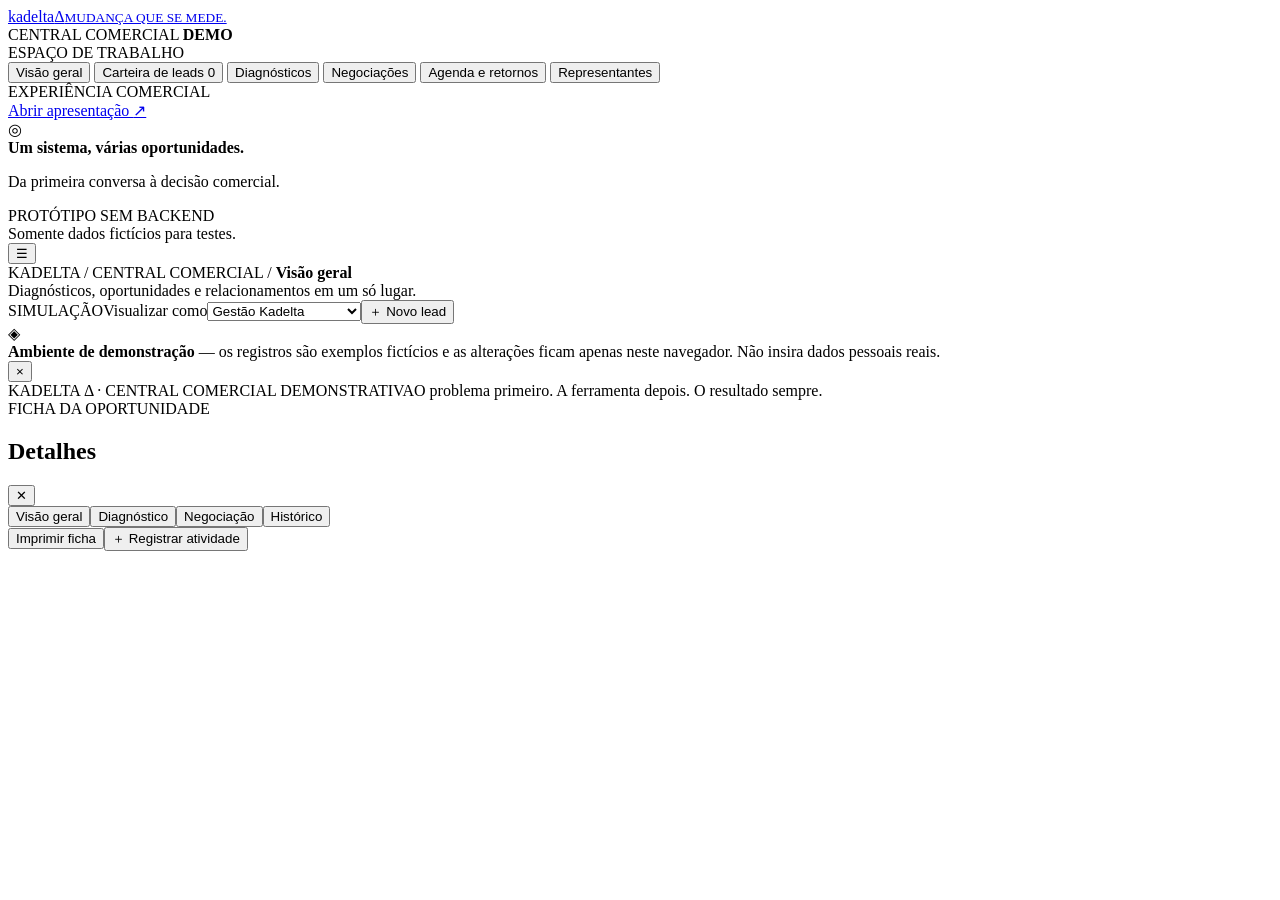
==== gestao-demo/index.html @ 7439e523 "Cria protótipo da central de diagnósticos: index.html" ====
<!doctype html>
<html lang="pt-BR">
<head>
  <meta charset="utf-8">
  <meta name="viewport" content="width=device-width, initial-scale=1, viewport-fit=cover">
  <meta name="theme-color" content="#f6f2ea">
  <meta name="description" content="Protótipo do painel Kadelta para gestão de diagnósticos, leads, oportunidades e representantes. Ambiente demonstrativo sem banco de dados.">
  <link rel="icon" type="image/svg+xml" href="../favicon.svg">
  <link rel="preconnect" href="https://fonts.googleapis.com">
  <link rel="preconnect" href="https://fonts.gstatic.com" crossorigin>
  <link href="https://fonts.googleapis.com/css2?family=Archivo+Black&family=Instrument+Sans:wght@400;500;600;700;800&display=swap" rel="stylesheet">
  <link rel="stylesheet" href="./styles.css?v=1">
  <title>Kadelta | Gestão de diagnósticos · Protótipo</title>
</head>
<body>
<div class="shell">
  <aside class="sidebar" id="sidebar">
    <a class="brand" href="./"><span class="brand-word">kadelta<span class="brand-delta">Δ</span></span><small>MUDANÇA QUE SE MEDE.</small></a>
    <div class="workspace-tag"><span class="spark"></span> CENTRAL COMERCIAL <b>DEMO</b></div>
    <div class="sidebar-caption">ESPAÇO DE TRABALHO</div>
    <nav aria-label="Seções da gestão" class="sidebar-nav" id="sideNav">
      <button type="button" class="navitem active" data-view="dashboard"><span class="nav-icon" data-icon="layout"></span> Visão geral</button>
      <button type="button" class="navitem" data-view="leads"><span class="nav-icon" data-icon="users"></span> Carteira de leads <span class="nav-count" id="navLeadCount">0</span></button>
      <button type="button" class="navitem" data-view="diagnostics"><span class="nav-icon" data-icon="clipboard"></span> Diagnósticos</button>
      <button type="button" class="navitem" data-view="pipeline"><span class="nav-icon" data-icon="columns"></span> Negociações</button>
      <button type="button" class="navitem" data-view="agenda"><span class="nav-icon" data-icon="calendar"></span> Agenda e retornos</button>
      <button type="button" class="navitem" data-view="network"><span class="nav-icon" data-icon="network"></span> Representantes</button>
    </nav>
    <div class="sidebar-caption sidebar-caption-extra">EXPERIÊNCIA COMERCIAL</div>
    <a class="navitem navlink" href="../?demo=1"><span class="nav-icon" data-icon="presentation"></span> Abrir apresentação <span class="sub-arrow">↗</span></a>
    <div class="sidebar-bottom">
      <div class="side-note"><span class="side-note-icon">◎</span><div><strong>Um sistema, várias oportunidades.</strong><p>Da primeira conversa à decisão comercial.</p></div></div>
      <div class="sidebar-legal">PROTÓTIPO SEM BACKEND<br>Somente dados fictícios para testes.</div>
    </div>
  </aside>

  <div class="workspace">
    <header class="topbar">
      <div class="topbar-start"><button type="button" class="icon-button mobile-menu" id="menuButton" aria-label="Abrir menu">☰</button><div><div class="breadcrumb">KADELTA <span>/</span> CENTRAL COMERCIAL <span>/</span> <b id="breadcrumbView">Visão geral</b></div><div class="topbar-subtitle">Diagnósticos, oportunidades e relacionamentos em um só lugar.</div></div></div>
      <div class="topbar-actions"><span class="demo-flag"><span class="dot"></span> SIMULAÇÃO</span><label class="role-label" for="roleSelect">Visualizar como</label><select id="roleSelect" class="role-select" aria-label="Perfil de demonstração"><option value="manager">Gestão Kadelta</option><option value="rep-01">Representante Ana</option><option value="rep-02">Representante Lucas</option><option value="rep-03">Representante Marina</option></select><button type="button" class="primary-btn top-new" id="newLeadTop"><span>＋</span> Novo lead</button></div>
    </header>

    <div class="notice-bar" id="noticeBar"><span>◈</span><div><strong>Ambiente de demonstração</strong> — os registros são exemplos fictícios e as alterações ficam apenas neste navegador. Não insira dados pessoais reais.</div><button type="button" id="dismissNotice" aria-label="Dispensar aviso">×</button></div>
    <main id="view" class="view-root" tabindex="-1"></main>
    <footer class="page-footer"><span>KADELTA Δ · CENTRAL COMERCIAL DEMONSTRATIVA</span><span>O problema primeiro. A ferramenta depois. O resultado sempre.</span></footer>
  </div>
</div>
<div class="mobile-scrim" id="mobileScrim" hidden></div>
<div class="overlay" id="drawerOverlay" hidden></div>
<aside class="drawer" id="detailDrawer" aria-label="Detalhes da oportunidade" aria-hidden="true">
  <div class="drawer-head"><div><span class="micro-label">FICHA DA OPORTUNIDADE</span><h2 id="drawerTitle">Detalhes</h2><p id="drawerSubtitle"></p></div><button class="icon-button" type="button" id="drawerClose" aria-label="Fechar oportunidade">✕</button></div>
  <nav id="drawerTabs" class="drawer-tabs" aria-label="Abas da oportunidade"><button class="selected" data-tab="overview">Visão geral</button><button data-tab="diagnosis">Diagnóstico</button><button data-tab="negotiation">Negociação</button><button data-tab="history">Histórico</button></nav>
  <div id="drawerBody" class="drawer-body"></div>
  <div class="drawer-foot"><button type="button" class="secondary-btn" id="drawerPrint">Imprimir ficha</button><button type="button" class="primary-btn" id="drawerNextAction">＋ Registrar atividade</button></div>
</aside>
<dialog class="modal" id="newLeadDialog" aria-label="Cadastrar nova oportunidade">
  <div class="modal-heading"><div><span class="micro-label">CADASTRO COMERCIAL</span><h2>Nova oportunidade</h2><p>Primeiro registramos a empresa e o problema. A solução será validada depois.</p></div><button class="icon-button" type="button" data-close-dialog="newLeadDialog" aria-label="Fechar">✕</button></div>
  <form id="newLeadForm" class="form-stack">
    <div class="form-row"><label>Nome da empresa <span>*</span><input name="company" required minlength="2" maxlength="100" placeholder="Ex.: Empresa Modelo" autocomplete="off"></label><label>Setor <span>*</span><select name="sector" required id="newSector"></select></label></div>
    <div class="form-row"><label>Contato fictício <span>*</span><input name="contact" required minlength="2" maxlength="100" placeholder="Ex.: Pessoa Responsável"></label><label>Representante <span>*</span><select name="rep" required id="newRep"></select></label></div>
    <label>Qual sintoma foi identificado? <span>*</span><select name="priority" required id="newPriority"></select></label>
    <label>Descreva a situação em palavras simples <span>*</span><textarea name="description" rows="3" required minlength="8" maxlength="1500" placeholder="O que está acontecendo? Quando acontece? Qual impacto o cliente percebe?"></textarea></label>
    <label>Soluções a investigar <small>(opcional; pode marcar várias)</small></label><div class="checks-row" id="newSolutions"></div>
    <div class="form-row"><label>Etapa inicial<select name="stage" id="newStage"></select></label><label>Próximo contato <input type="date" name="nextDate"></label></div>
    <div class="form-note">Este cadastro é apenas para testes de interface. Ele será salvo no armazenamento local deste navegador, sem login nem compartilhamento com a equipe.</div>
    <div class="modal-actions"><button type="button" class="secondary-btn" data-close-dialog="newLeadDialog">Cancelar</button><button class="primary-btn" type="submit">Cadastrar oportunidade ↗</button></div>
  </form>
</dialog>
<dialog class="modal import-modal" id="importDialog" aria-label="Importar pré-diagnóstico">
  <div class="modal-heading"><div><span class="micro-label">APRESENTAÇÃO → GESTÃO</span><h2>Importar pré-diagnóstico</h2><p>Cole o resumo gerado na apresentação ou importe o arquivo .txt, somente com informações fictícias.</p></div><button class="icon-button" type="button" data-close-dialog="importDialog">✕</button></div>
  <label class="upload-label" for="importFile">Selecionar arquivo .txt da apresentação<input id="importFile" type="file" accept=".txt,text/plain"></label>
  <textarea id="importText" class="import-text" rows="12" placeholder="KADELTA | MAPA DE OPORTUNIDADE&#10;Setor: ...&#10;Sintomas identificados: ..."></textarea>
  <div class="form-note">Importação demonstrativa: o texto é convertido em oportunidade e fica somente neste navegador. Não cole dados reais de clientes.</div>
  <div class="modal-actions"><button class="secondary-btn" type="button" data-close-dialog="importDialog">Cancelar</button><button class="primary-btn" type="button" id="doImport">Importar para a carteira ↗</button></div>
</dialog>
<dialog class="modal activity-modal" id="activityDialog" aria-label="Registrar atividade">
  <div class="modal-heading"><div><span class="micro-label">ACOMPANHAMENTO</span><h2>Registrar atividade</h2><p>Um histórico completo evita que a oportunidade se perca após a apresentação.</p></div><button class="icon-button" type="button" data-close-dialog="activityDialog">✕</button></div>
  <form id="activityForm" class="form-stack"><input type="hidden" name="oppId" id="activityOppId"><label>Tipo<select name="type"><option value="note">Nota comercial</option><option value="call">Ligação</option><option value="meeting">Reunião</option><option value="whatsapp">Contato por WhatsApp</option><option value="task">Próxima tarefa</option></select></label><label>O que aconteceu ou precisa acontecer? <span>*</span><textarea name="description" required rows="4" minlength="4" maxlength="1200" placeholder="Ex.: Agendar conversa com o responsável operacional."></textarea></label><label>Data do próximo retorno (opcional)<input type="date" name="nextDate"></label><div class="modal-actions"><button type="button" class="secondary-btn" data-close-dialog="activityDialog">Cancelar</button><button class="primary-btn" type="submit">Salvar no histórico ↗</button></div></form>
</dialog>
<div class="toast" id="toast" role="status" aria-live="polite" hidden></div>
<script src="./app.js?v=1" defer></script>
</body>
</html>
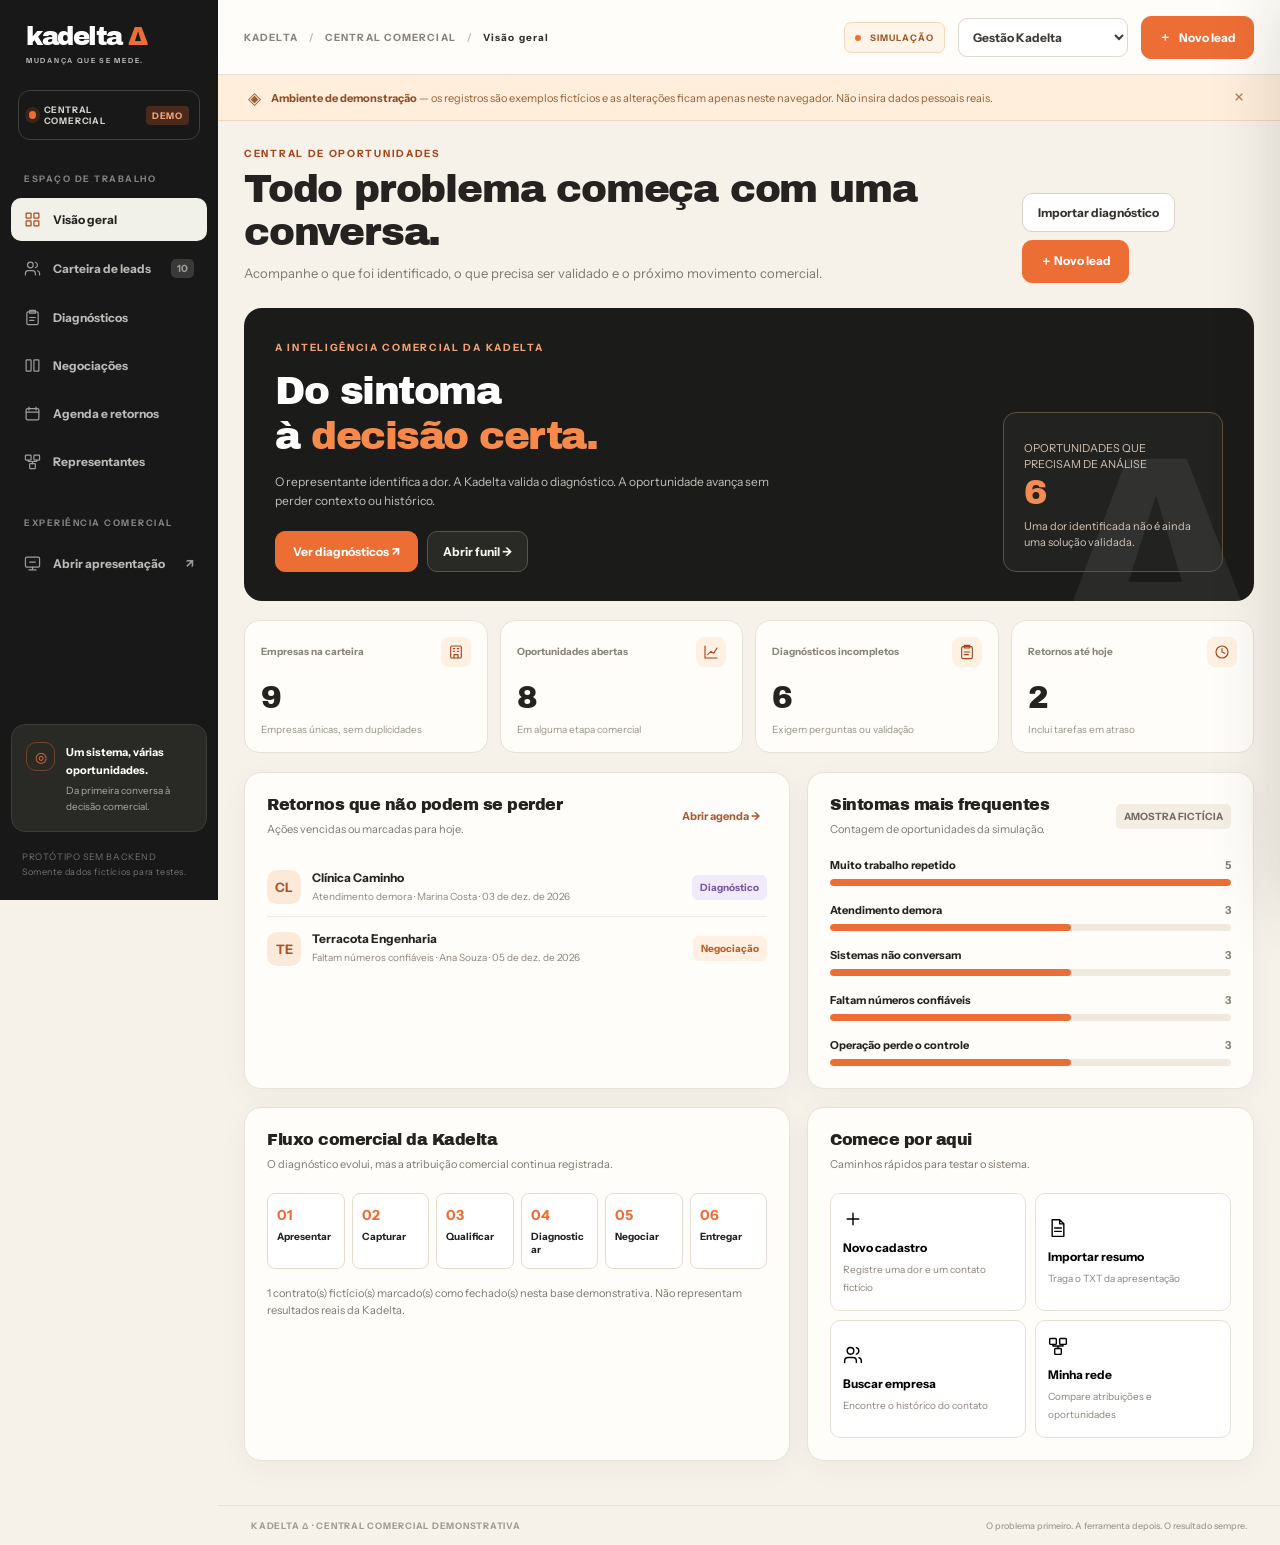
==== commit 76c08448: "Atualiza versão de recursos do painel demo para evitar cache de navegador" ====
--- a/gestao-demo/index.html
+++ b/gestao-demo/index.html
@@ -9,7 +9,7 @@
   <link rel="preconnect" href="https://fonts.googleapis.com">
   <link rel="preconnect" href="https://fonts.gstatic.com" crossorigin>
   <link href="https://fonts.googleapis.com/css2?family=Archivo+Black&family=Instrument+Sans:wght@400;500;600;700;800&display=swap" rel="stylesheet">
-  <link rel="stylesheet" href="./styles.css?v=1">
+  <link rel="stylesheet" href="./styles.css?v=20261122-2">
   <title>Kadelta | Gestão de diagnósticos · Protótipo</title>
 </head>
 <body>
@@ -78,6 +78,6 @@
   <form id="activityForm" class="form-stack"><input type="hidden" name="oppId" id="activityOppId"><label>Tipo<select name="type"><option value="note">Nota comercial</option><option value="call">Ligação</option><option value="meeting">Reunião</option><option value="whatsapp">Contato por WhatsApp</option><option value="task">Próxima tarefa</option></select></label><label>O que aconteceu ou precisa acontecer? <span>*</span><textarea name="description" required rows="4" minlength="4" maxlength="1200" placeholder="Ex.: Agendar conversa com o responsável operacional."></textarea></label><label>Data do próximo retorno (opcional)<input type="date" name="nextDate"></label><div class="modal-actions"><button type="button" class="secondary-btn" data-close-dialog="activityDialog">Cancelar</button><button class="primary-btn" type="submit">Salvar no histórico ↗</button></div></form>
 </dialog>
 <div class="toast" id="toast" role="status" aria-live="polite" hidden></div>
-<script src="./app.js?v=1" defer></script>
+<script src="./app.js?v=20261122-2" defer></script>
 </body>
 </html>
--- a/gestao-demo/styles.css
+++ b/gestao-demo/styles.css
@@ -0,0 +1,17 @@
+:root{--bg:#f6f2ea;--paper:#fffdf9;--white:#fff;--ink:#242321;--muted:#7d776f;--line:#e7e1d8;--soft:#eee8de;--orange:#ed6e35;--orange2:#a84319;--nav:#171817;--shadow:0 8px 30px #2d23110a;--display:'Archivo Black','Arial Black',sans-serif;--body:'Instrument Sans',Arial,sans-serif}
+*{box-sizing:border-box}html,body{margin:0;min-height:100%;font-family:var(--body);background:var(--bg);color:var(--ink);font-size:14px}button,input,select,textarea{font:inherit}button{cursor:pointer}button:disabled{cursor:not-allowed;opacity:.5}a{color:inherit;text-decoration:none}img,svg{display:block}svg{flex-shrink:0}h1,h2,h3,p{margin-top:0}p{line-height:1.55}button:focus-visible,a:focus-visible,input:focus-visible,select:focus-visible,textarea:focus-visible{outline:3px solid #efab7e;outline-offset:2px}
+.shell{display:grid;grid-template-columns:244px minmax(0,1fr);min-height:100vh}.sidebar{background:var(--nav);color:white;display:flex;flex-direction:column;min-height:100vh;padding:26px 15px 18px;position:sticky;top:0;height:100vh;z-index:15}.brand{padding:2px 15px 25px;display:flex;flex-direction:column}.brand-word{font:26px/1 var(--display);letter-spacing:-1.5px}.brand-delta{color:var(--orange);margin-left:6px}.brand small{font-weight:800;letter-spacing:1.7px;font-size:7px;margin-top:7px;color:#aeb0ad}.workspace-tag{display:flex;align-items:center;gap:8px;margin:0 7px 33px;padding:13px 10px;color:#d1d0ca;border:1px solid #3f403c;border-radius:12px;font-size:9px;letter-spacing:.8px;font-weight:800}.workspace-tag b{margin-left:auto;border-radius:4px;color:#fba675;background:#4b2a1e;padding:4px 6px;font-size:9px}.spark{width:8px;height:8px;background:var(--orange);border-radius:50%;box-shadow:0 0 0 4px #ed6e3525}.sidebar-caption{font-weight:800;font-size:9px;letter-spacing:1.5px;color:#7f837e;padding:0 13px;margin-bottom:14px}.sidebar-caption-extra{margin-top:34px}.sidebar-nav{display:flex;flex-direction:column;gap:5px}.navitem{display:flex;align-items:center;gap:12px;color:#b9bbb6;border:0;background:transparent;padding:13px;border-radius:10px;text-align:left;font-weight:700;font-size:12px;width:100%;white-space:nowrap}.navitem:hover{background:#30312e;color:#fff}.navitem.active{background:#f2f1e9;color:#252421}.navitem.active .nav-icon{color:var(--orange2)}.nav-icon{display:flex;align-items:center;color:#9e9f9c}.nav-count{margin-left:auto;font-size:10px;color:#9c9c96;background:#393a37;border-radius:5px;padding:3px 6px}.navitem.active .nav-count{color:#fff;background:var(--orange)}.sub-arrow{margin-left:auto;color:#999}.sidebar-bottom{margin-top:auto}.side-note{background:#292a26;border:1px solid #3c3c38;border-radius:14px;padding:17px 14px;display:flex;gap:11px}.side-note-icon{display:inline-flex;align-items:center;justify-content:center;color:var(--orange);border:1px solid #72442d;border-radius:10px;flex:0 0 29px;height:29px}.side-note strong{font-size:11px}.side-note p{font-size:10px;color:#aaa9a1;margin:5px 0 0}.sidebar-legal{font-size:9px;letter-spacing:.6px;color:#72746e;line-height:1.6;padding:18px 11px 0}
+.workspace{min-width:0;display:flex;flex-direction:column;min-height:100vh}.topbar{height:75px;background:#fffdf9;border-bottom:1px solid var(--line);display:flex;align-items:center;justify-content:space-between;gap:18px;padding:10px 30px;position:sticky;top:0;z-index:10}.topbar-start{display:flex;align-items:center;gap:10px;min-width:0}.breadcrumb{font-size:10px;font-weight:800;letter-spacing:1.1px;white-space:nowrap;color:#88827b}.breadcrumb span{padding:0 8px;color:#c4b9ad}.breadcrumb b{color:#34302c}.topbar-subtitle{font-size:11px;color:#928c84;margin-top:7px}.topbar-actions{display:flex;align-items:center;gap:13px}.demo-flag{font-size:9px;font-weight:800;letter-spacing:1px;color:#a25425;border:1px solid #f4d7bf;background:#fff4e8;border-radius:7px;padding:9px 10px;white-space:nowrap}.dot{display:inline-block;width:6px;height:6px;border-radius:50%;background:var(--orange);margin-right:6px}.role-label{font-size:10px;color:#79746d;white-space:nowrap;font-weight:800}.role-select{border:1px solid #ded7ce;padding:10px 10px;background:#fff;border-radius:9px;color:#3c3934;font-weight:700;font-size:12px;max-width:195px}.primary-btn{background:var(--orange);border:1px solid var(--orange);color:#fff;padding:12px 17px;font-size:12px;font-weight:800;border-radius:10px;white-space:nowrap;display:inline-flex;align-items:center;justify-content:center;gap:8px}.primary-btn:hover{background:#d85d26}.secondary-btn{border:1px solid #dad2c8;background:#fff;color:#34312d;padding:11px 15px;font-size:12px;font-weight:800;border-radius:10px;display:inline-flex;align-items:center;justify-content:center;gap:7px}.secondary-btn:hover{border-color:var(--orange)}.icon-button{border:1px solid #e0d8cc;background:#fff;border-radius:10px;width:37px;height:37px;display:inline-flex;align-items:center;justify-content:center}.mobile-menu{display:none}.notice-bar{display:flex;align-items:center;gap:10px;background:#ffeedc;border-bottom:1px solid #f0d6bc;padding:10px 30px;color:#98602f;font-size:11px}.notice-bar strong{color:#8e4f25}.notice-bar>span{font-size:17px}.notice-bar>div{flex:1}.notice-bar button{border:0;background:transparent;font-size:19px;color:#ad7958}.view-root{padding:32px 33px 54px;flex:1;max-width:1750px;width:100%;margin:0 auto;animation:fadein .18s ease}.page-footer{display:flex;justify-content:space-between;gap:10px;border-top:1px solid var(--line);padding:14px 33px;font-size:9px;color:#a19b91;font-weight:800;letter-spacing:.75px}.page-footer span:last-child{text-transform:none;letter-spacing:0;font-weight:500}@keyframes fadein{from{opacity:.65;transform:translateY(3px)}to{opacity:1;transform:translateY(0)}}
+.page-heading{display:flex;align-items:flex-end;justify-content:space-between;gap:16px;margin-bottom:25px}.eyebrow,.micro-label{font-size:10px;font-weight:800;letter-spacing:1.7px;color:var(--orange2);text-transform:uppercase}.page-title{font:clamp(25px,3.1vw,39px)/1.1 var(--display);letter-spacing:-1.2px;margin:8px 0 9px}.page-description{font-size:13px;color:var(--muted);margin:0}.heading-actions{display:flex;gap:8px;flex-wrap:wrap}.text-link{border:0;background:transparent;color:#a65d37;font-size:11px;font-weight:800;cursor:pointer}.text-link:hover{text-decoration:underline}.surface{background:var(--paper);border:1px solid var(--line);border-radius:17px;box-shadow:var(--shadow)}.surface.pad{padding:22px}.section-title{font:16px/1.2 var(--display);letter-spacing:-.5px;margin:0}.section-sub{color:var(--muted);font-size:11px;margin:7px 0 0}.section-top{display:flex;justify-content:space-between;gap:12px;align-items:center;margin-bottom:20px}.hint{color:#8b847a;font-size:10px}.mini-status{font-size:10px;background:#f4ede3;padding:6px 8px;border-radius:5px;color:#716b63;font-weight:800}.dark-hero{display:grid;grid-template-columns:minmax(0,1.6fr) minmax(210px,.85fr);gap:20px;background:#1b1c1a;color:#fff;border-radius:18px;padding:29px 31px;position:relative;overflow:hidden;min-height:220px;margin-bottom:19px}.dark-hero:after{content:'Δ';position:absolute;right:8px;bottom:-64px;line-height:1;font:230px var(--display);color:#fff1;pointer-events:none}.dark-hero .eyebrow{color:#f4a271}.dark-hero h2{font:clamp(25px,3.4vw,39px)/1.16 var(--display);letter-spacing:-1.5px;margin:14px 0}.dark-hero h2 em{color:#f78a4b;font-style:normal}.dark-hero p{color:#c1bfb8;font-size:12px;max-width:520px}.hero-actions-row{display:flex;gap:9px;margin-top:20px;flex-wrap:wrap}.hero-outline{border-color:#555;background:#292a26;color:#f6f3eb}.hero-outline:hover{border-color:#f78a4b}.hero-right{display:flex;align-items:flex-end;justify-content:flex-end;position:relative;z-index:1}.hero-small{border:1px solid #61503c;background:#ffffff08;border-radius:13px;padding:20px;width:min(220px,100%)}.hero-small strong{font:35px var(--display);color:#f48b53}.hero-small span{display:block;color:#d4c4b5;font-size:11px;line-height:1.5;margin-top:7px}.metrics{display:grid;grid-template-columns:repeat(4,minmax(0,1fr));gap:12px;margin:0 0 19px}.metric{padding:20px;border-radius:15px;background:var(--paper);border:1px solid var(--line);min-height:124px}.metric-top{display:flex;align-items:center;justify-content:space-between;gap:8px;color:#8b837a;font-size:10px;font-weight:800}.metric-icon{color:var(--orange2);background:#fff0e4;padding:7px;border-radius:8px}.metric-value{font:31px/1.1 var(--display);letter-spacing:-1px;margin-top:14px}.metric-foot{font-size:10px;margin-top:8px;color:#999188}.metric-foot strong{color:#b06034}.two-col{display:grid;grid-template-columns:minmax(0,1.35fr) minmax(260px,.85fr);gap:17px;margin-bottom:18px}.three-col{display:grid;grid-template-columns:repeat(3,minmax(0,1fr));gap:15px}.small-list{display:flex;flex-direction:column;gap:2px}.list-row{display:grid;grid-template-columns:34px minmax(0,1fr) auto;gap:11px;align-items:center;border-bottom:1px solid #f0eae2;padding:12px 0;cursor:pointer}.list-row:last-child{border-bottom:0}.list-row:hover{background:#fff9f1}.avatar{width:34px;height:34px;border-radius:10px;display:flex;align-items:center;justify-content:center;color:#ac5225;background:#fbeada;font-weight:900;font-size:13px;flex:0 0 34px}.avatar.grey{background:#efece7;color:#6e675e}.row-main{font-weight:800;font-size:12px;display:block}.row-meta{font-size:10px;color:#8c847b;margin-top:5px;line-height:1.45}.pill{display:inline-flex;align-items:center;gap:5px;border-radius:6px;padding:6px 8px;font-size:10px;font-weight:800;white-space:nowrap;background:#eee9e2;color:#706a61}.pill[data-tone="orange"]{background:#fff0e3;color:#b85d23}.pill[data-tone="blue"]{background:#edf3fb;color:#386795}.pill[data-tone="green"]{background:#e7f5e9;color:#397443}.pill[data-tone="purple"]{background:#f0eafa;color:#7757a5}.pill[data-tone="red"]{background:#fcece7;color:#aa4e39}.pill[data-tone="grey"]{background:#f0eee9;color:#726b63}.symptom-bars{display:flex;flex-direction:column;gap:17px}.bar-head{display:flex;justify-content:space-between;font-size:11px;gap:12px;margin-bottom:7px}.bar-head span{font-weight:700}.bar-head b{color:#8a8278}.bar-track{height:7px;background:#efe9df;border-radius:30px;overflow:hidden}.bar-fill{height:100%;background:var(--orange);border-radius:30px}.quick-buttons{display:grid;grid-template-columns:1fr 1fr;gap:9px}.quick-button{border:1px solid #e7e0d5;background:#fff;border-radius:10px;padding:15px 12px;text-align:left;min-height:90px}.quick-button:hover{border-color:var(--orange)}.quick-button>span{display:block;font-weight:800;font-size:12px;margin:11px 0 4px}.quick-button small{font-size:10px;color:#8b8378}.intro-note{padding:19px;border-radius:13px;background:#f9f1e6;border:1px solid #efdfcc;color:#86634c;line-height:1.6;font-size:11px}.intro-note strong{color:#8c4b27}.step-rail{display:grid;grid-template-columns:repeat(6,minmax(0,1fr));gap:7px;margin-top:20px}.rail-item{border:1px solid #e5dbcf;background:#fff;padding:12px 9px;min-width:0;border-radius:8px}.rail-item b{display:block;color:var(--orange);font-size:14px}.rail-item span{font-size:10px;font-weight:800;display:block;margin-top:6px;overflow-wrap:anywhere}
+.toolbar{display:flex;flex-wrap:wrap;align-items:center;gap:9px;margin-bottom:17px}.searchbox{display:flex;align-items:center;gap:9px;border:1px solid #ded7cd;border-radius:10px;padding:0 12px;background:#fff;min-width:240px;flex:1}.searchbox input{border:0;background:transparent;padding:11px 0;outline:0;width:100%;font-size:12px;color:var(--ink)}.filter-select{background:#fff;border:1px solid #e0d7cb;padding:11px;border-radius:10px;font-size:12px;min-width:135px;color:#534e48}.toolbar-spacer{margin-left:auto}.table-surface{overflow:hidden}.table-scroll{overflow:auto}.data-table{width:100%;border-collapse:collapse;white-space:nowrap;text-align:left}.data-table th{padding:14px 18px;background:#f8f5ee;font-size:9px;letter-spacing:1px;color:#979086;font-weight:800;text-transform:uppercase;border-bottom:1px solid var(--line)}.data-table td{padding:17px 18px;border-bottom:1px solid #f0ebe3;font-size:12px}.data-table tr:last-child td{border-bottom:0}.data-table tr[data-open-id]{cursor:pointer}.data-table tr[data-open-id]:hover{background:#fff8ee}.company-name{font-weight:800;font-size:12px}.company-extra{font-size:10px;color:#9d9489;margin-top:6px}.subtle{color:#898177}.solution-chip{display:inline-flex;padding:5px 7px;background:#f5f0e9;color:#6b6259;border-radius:5px;margin:2px 4px 2px 0;font-size:10px;font-weight:700}.link-detail{background:transparent;border:0;color:var(--orange2);font-size:11px;font-weight:800;white-space:nowrap}.table-footer{display:flex;align-items:center;justify-content:space-between;padding:13px 18px;border-top:1px solid var(--line);color:#92897e;font-size:10px}.empty-state{text-align:center;padding:60px 20px;color:#7e756c}.empty-state .empty-symbol{font:52px var(--display);color:var(--orange)}.empty-state h3{font:19px var(--display);color:#393530;margin:10px}.empty-state p{font-size:12px}
+.diag-grid{display:grid;grid-template-columns:repeat(2,minmax(0,1fr));gap:15px}.diag-card{padding:20px;cursor:pointer;min-height:220px}.diag-card:hover{border-color:#e8b38a;transform:translateY(-1px)}.diag-head{display:flex;justify-content:space-between;align-items:flex-start;gap:9px}.diag-company{font-weight:800;font-size:14px;margin:14px 0 5px}.diag-problem{font-size:11px;color:#6b645d;line-height:1.5;min-height:34px}.progress-label{display:flex;justify-content:space-between;font-size:10px;color:#92897e;font-weight:800;margin-top:20px}.progress-line{background:#eee7df;border-radius:100px;height:7px;margin-top:8px;overflow:hidden}.progress-line>span{height:100%;display:block;background:var(--orange);border-radius:100px}.diag-bottom{border-top:1px solid #eee8de;margin-top:17px;padding-top:14px;display:flex;justify-content:space-between;align-items:center;font-size:10px;color:#8c847a}
+.pipeline-scroll{overflow-x:auto;padding:0 0 12px}.pipeline{display:flex;align-items:flex-start;gap:10px;min-width:max-content}.pipeline-col{width:252px;background:#eee8df;border-radius:14px;padding:13px;min-height:390px}.pipeline-col-header{display:flex;align-items:center;justify-content:space-between;padding:4px 4px 13px}.pipeline-col-header strong{font-size:12px}.pipeline-count{font-size:10px;color:#857d73;font-weight:800;background:#fff;padding:5px 8px;border-radius:6px}.pipe-card{background:#fffdf9;border:1px solid #e6ded1;box-shadow:0 4px 12px #5e49320a;border-radius:10px;padding:15px 13px;margin-bottom:9px;cursor:grab;position:relative}.pipe-card:hover{border-color:#edb18a}.pipe-card.dragging{opacity:.4}.pipeline-col.drag-over{outline:2px dashed var(--orange);outline-offset:-5px;background:#fff0df}.pipe-card .pipe-top{display:flex;gap:5px;align-items:center;justify-content:space-between;margin-bottom:10px}.pipe-card .company-name{white-space:normal;line-height:1.35}.pipe-card .pipe-pain{color:#81776d;font-size:10px;line-height:1.4;min-height:28px;margin:8px 0}.pipe-card .pipe-bottom{border-top:1px solid #f3eee6;padding-top:10px;margin-top:12px;display:flex;justify-content:space-between;color:#9b9288;font-size:10px}.drag-instruction{color:#82796f;font-size:11px;margin:0 0 16px}.pipe-empty{font-size:10px;color:#958c81;text-align:center;border:1px dashed #d8cfc3;padding:26px 7px;border-radius:9px}
+.agenda-group{margin:25px 0}.agenda-group h3{font:15px var(--display);margin-bottom:13px}.agenda-row{display:flex;align-items:center;gap:14px;padding:17px;border-bottom:1px solid #eee7dd;cursor:pointer}.agenda-row:last-child{border:0}.agenda-row:hover{background:#fff8ee}.agenda-date{min-width:54px;border:1px solid #e9dccc;padding:10px 6px;border-radius:9px;text-align:center}.agenda-date b{display:block;font:20px var(--display)}.agenda-date small{font-size:9px;color:#9e9183;font-weight:800}.agenda-body{flex:1;min-width:0}.agenda-body strong{display:block;font-size:12px;margin-bottom:5px}.agenda-body small{color:#928679;font-size:10px}.agenda-action{color:#ab562f;font-size:11px;font-weight:800}
+.network-grid{display:grid;grid-template-columns:repeat(3,minmax(0,1fr));gap:15px}.network-card{padding:21px}.network-card h3{font:16px var(--display);margin:15px 0 5px}.network-card p{font-size:11px;color:#81796e;margin-bottom:16px}.network-score{display:grid;grid-template-columns:1fr 1fr;gap:9px;border-top:1px solid var(--line);padding-top:14px}.network-score b{font:21px var(--display);display:block}.network-score span{color:#928b81;font-size:10px}.network-warning{margin-top:17px}
+.overlay{position:fixed;inset:0;background:#1918168c;z-index:30}.drawer{position:fixed;z-index:32;right:0;top:0;height:100dvh;width:min(710px,100vw);background:var(--paper);box-shadow:-22px 0 70px #221a0e30;transform:translateX(104%);transition:transform .23s ease;display:flex;flex-direction:column}.drawer.open{transform:translateX(0)}.drawer-head{padding:24px 28px 16px;display:flex;gap:20px;align-items:flex-start;justify-content:space-between;border-bottom:1px solid #eee6dc}.drawer-head h2{font:clamp(20px,2.2vw,29px)/1.15 var(--display);letter-spacing:-.6px;margin:8px 0}.drawer-head p{font-size:11px;color:#81776d;margin:0}.drawer-tabs{display:flex;border-bottom:1px solid #e7ded4;gap:18px;padding:0 25px;overflow:auto}.drawer-tabs button{font-size:11px;font-weight:800;padding:15px 2px;border:0;border-bottom:2px solid transparent;background:transparent;color:#91877c;white-space:nowrap}.drawer-tabs button.selected{color:var(--orange2);border-bottom-color:var(--orange)}.drawer-body{padding:25px 28px;overflow:auto;min-height:0;flex:1}.drawer-foot{display:flex;align-items:center;justify-content:space-between;padding:14px 28px;border-top:1px solid var(--line);gap:10px}.drawer-section{margin-bottom:27px}.drawer-section>h3{font:14px var(--display);margin:0 0 13px}.drawer-section>p{font-size:12px;color:#756f66}.detail-heading{display:flex;justify-content:space-between;align-items:center;margin:0 0 15px}.detail-metadata{display:grid;grid-template-columns:repeat(2,minmax(0,1fr));gap:10px;margin:0 0 22px}.metadata-box{border:1px solid #e9e1d7;background:#fff;padding:13px;border-radius:10px;min-width:0}.metadata-box small{font-size:9px;color:#92887e;font-weight:800;display:block;text-transform:uppercase;letter-spacing:.6px;margin-bottom:8px}.metadata-box strong{font-size:12px;line-height:1.4;overflow-wrap:anywhere}.chips{display:flex;flex-wrap:wrap;gap:7px}.chip{border:1px solid #ead4bf;background:#fff4e8;color:#a75827;border-radius:6px;padding:7px 9px;font-size:11px;font-weight:700}.chip.alt{border-color:#e5dfd7;background:#f4f1ec;color:#686158}.highlight-block{background:#1c1d1b;border-radius:13px;padding:19px;color:#fff}.highlight-block small{display:block;color:#cf9d7c;letter-spacing:1px;font-size:10px;font-weight:800;margin-bottom:7px}.highlight-block p{font-size:13px;line-height:1.5;color:#e8ddd1;margin:0;white-space:pre-wrap}.source-tag{font-size:10px;color:#93887d;margin-top:9px;display:block}.insight-note{padding:15px;background:#fdf1e6;border:1px solid #f4dcc5;border-radius:9px;font-size:11px;color:#8e623d;line-height:1.6}.compare-flow{display:grid;grid-template-columns:1fr 1fr;gap:10px}.compare-col{border:1px solid #e8dfd4;border-radius:10px;padding:15px;background:#fff}.compare-col.after{border-color:#f3d0b1;background:#fff5eb}.compare-col>small{font-size:10px;font-weight:800;color:#82796e;letter-spacing:1px}.flow-step{font-size:11px;font-weight:700;padding:11px;border:1px solid #ede6dd;border-radius:8px;margin-top:9px;color:#5e5650;line-height:1.4}.compare-col.after .flow-step{background:#fffaf5;border-color:#edcfb2}.form-stack{display:flex;flex-direction:column;gap:14px}.form-stack label,.form-field{display:flex;flex-direction:column;gap:7px;font-weight:800;font-size:11px;color:#5b544d}.form-stack label span{color:var(--orange)}.form-stack label small{font-weight:500;color:#a49a90}.form-stack input,.form-stack select,.form-stack textarea,.form-field input,.form-field select,.form-field textarea{width:100%;border:1px solid #ddd3c7;border-radius:9px;padding:11px 12px;color:#2e2a27;background:#fff;min-height:42px;font-size:12px;line-height:1.45}.form-stack textarea,.form-field textarea{resize:vertical}.form-row{display:grid;grid-template-columns:1fr 1fr;gap:12px}.checks-row{display:flex;gap:7px;flex-wrap:wrap}.check-pill{border:1px solid #e4d8c9;background:#fff;border-radius:9px;padding:9px 11px;font-size:10px;font-weight:800;color:#6c6358;display:flex!important;flex-direction:row!important;align-items:center!important;gap:7px!important;cursor:pointer}.check-pill input{width:auto!important;min-height:auto!important;accent-color:var(--orange)}.edit-panel{border:1px solid #e8ddd1;border-radius:12px;padding:18px;background:#fff;margin-bottom:17px}.edit-panel h3{margin:0 0 14px;font:14px var(--display)}.diagnosis-progress{padding:15px;border-radius:10px;background:#f9f0e7;margin-bottom:16px}.diagnosis-progress .progress-label{margin:0}.diagnosis-progress .progress-line{background:#eadccf}.diagnosis-checks{display:grid;grid-template-columns:1fr 1fr;gap:7px;margin-top:14px;font-size:10px}.diagnosis-check{display:flex;align-items:center;gap:6px;color:#8a8277}.diagnosis-check.yes{color:#2b7b56}.diagnosis-check:before{content:'○';font-size:15px}.diagnosis-check.yes:before{content:'●';color:#32a16c}.status-callout{padding:12px;border-radius:9px;background:#eef2f8;color:#59708c;font-size:11px;line-height:1.5}.status-callout.warn{background:#fff1e4;color:#955a31}.timeline{border-left:2px solid #e7d9c9;margin-left:9px;padding-left:21px}.timeline-item{position:relative;padding:0 0 23px}.timeline-item:before{content:'';position:absolute;left:-28px;top:2px;background:var(--orange);width:11px;height:11px;border:3px solid #fff;border-radius:50%;box-shadow:0 0 0 1px #efddc9}.timeline-item small{color:#a29486;font-size:10px}.timeline-item strong{display:block;font-size:12px;margin:6px 0}.timeline-item p{font-size:12px;color:#766e66;margin:0;white-space:pre-wrap}.modal{border:1px solid #e2d7ca;border-radius:18px;box-shadow:0 25px 75px #1b140a3b;background:var(--paper);color:var(--ink);padding:25px 29px;width:min(650px,calc(100% - 22px));max-height:88dvh;overflow:auto}.modal::backdrop{background:#1717179c}.modal-heading{display:flex;justify-content:space-between;gap:14px;align-items:flex-start;margin-bottom:22px}.modal-heading h2{font:24px var(--display);letter-spacing:-.8px;margin:9px 0}.modal-heading p{margin:0;color:#81786c;font-size:12px}.form-note{background:#fff0e2;border-radius:9px;border:1px solid #f3d8bf;font-size:11px;color:#92603b;line-height:1.6;padding:12px}.modal-actions{display:flex;justify-content:flex-end;gap:10px;margin-top:14px}.import-text{border:1px solid #ded3c6;border-radius:10px;padding:13px;width:100%;font:11px/1.6 ui-monospace,Consolas,monospace;resize:vertical;margin-bottom:12px;background:#fff}.upload-label{display:block;font-size:11px;font-weight:800;padding-bottom:11px}.upload-label input{display:block;margin-top:10px;font-size:12px}.toast{position:fixed;bottom:23px;left:50%;transform:translateX(-50%);background:#242420;color:#fff;z-index:70;border-radius:10px;padding:13px 19px;font-size:12px;font-weight:800;box-shadow:0 15px 40px #0003;max-width:min(90vw,520px);text-align:center}.mobile-scrim{position:fixed;inset:0;background:#0008;z-index:14}
+@media(max-width:1280px){.shell{grid-template-columns:218px minmax(0,1fr)}.sidebar{padding:21px 11px}.view-root{padding:26px}.topbar{padding:10px 26px}.topbar-subtitle{display:none}.role-label{display:none}.metric{padding:16px}.two-col{grid-template-columns:1.1fr .9fr}}
+@media(max-width:1050px){.metrics{grid-template-columns:repeat(2,minmax(0,1fr))}.two-col{grid-template-columns:1fr}.network-grid{grid-template-columns:repeat(2,minmax(0,1fr))}.demo-flag{display:none}.dark-hero{grid-template-columns:1.35fr .65fr}.top-new{padding:10px}}
+@media(max-width:790px){.shell{display:block}.sidebar{position:fixed;top:0;left:0;bottom:0;width:244px;transform:translateX(-110%);transition:transform .2s}.sidebar.open{transform:translateX(0)}.workspace{min-height:100vh}.mobile-menu{display:inline-flex}.topbar{height:63px;padding:10px 17px}.topbar-actions{gap:7px}.role-select{max-width:160px;padding:9px;font-size:11px}.top-new{font-size:11px;padding:10px}.notice-bar{padding:10px 17px}.view-root{padding:23px 17px 44px}.dark-hero{grid-template-columns:1fr;padding:22px;min-height:210px}.hero-right{display:none}.dark-hero:after{right:-16px;bottom:-75px;font-size:180px}.page-footer{padding:15px 17px}.network-grid,.diag-grid{grid-template-columns:1fr 1fr}.step-rail{grid-template-columns:repeat(3,1fr)}}
+@media(max-width:540px){.topbar{align-items:center}.breadcrumb{font-size:9px;max-width:130px;overflow:hidden;text-overflow:ellipsis}.breadcrumb span{padding:0 4px}.top-new{font-size:0;width:37px;height:37px;padding:0}.top-new>span{font-size:21px}.role-select{max-width:135px}.notice-bar{font-size:10px}.page-heading{align-items:flex-start;flex-direction:column;gap:15px;margin-bottom:18px}.page-title{font-size:29px}.metrics{gap:9px}.metric{padding:14px;min-height:113px}.metric-value{font-size:27px}.metric-foot{font-size:9px}.metric-top{font-size:9px}.dark-hero h2{font-size:29px}.hero-actions-row{flex-direction:column;align-items:stretch}.surface.pad{padding:17px}.quick-buttons{grid-template-columns:1fr 1fr}.diag-grid,.network-grid{grid-template-columns:1fr}.toolbar{align-items:stretch}.searchbox{flex-basis:100%;min-width:0}.filter-select{flex:1;min-width:120px}.toolbar-spacer{margin-left:0}.data-table td,.data-table th{padding:13px}.drawer-head{padding:17px}.drawer-tabs{padding:0 17px;gap:15px}.drawer-body{padding:19px 17px}.drawer-foot{padding:12px 17px}.detail-metadata,.form-row{grid-template-columns:1fr}.compare-flow{grid-template-columns:1fr}.modal{padding:17px}.modal-actions{flex-direction:column}.modal-actions button{width:100%}.page-footer span:last-child{display:none}.step-rail{grid-template-columns:repeat(2,1fr)}}
+@media(prefers-reduced-motion:reduce){*,*:before,*:after{animation:none!important;transition:none!important}}
+@media print{.sidebar,.topbar,.notice-bar,.page-footer,.drawer-foot,.drawer-tabs,.overlay,.modal,.toast,.mobile-scrim{display:none!important}.shell,.workspace{display:block!important}.view-root{padding:0!important}.drawer{position:static!important;display:block!important;transform:none!important;box-shadow:none!important;width:100%!important;height:auto!important}.drawer-head,.drawer-body{padding:10px!important}.drawer-body{overflow:visible!important}body{background:#fff!important}.surface{box-shadow:none!important}}
